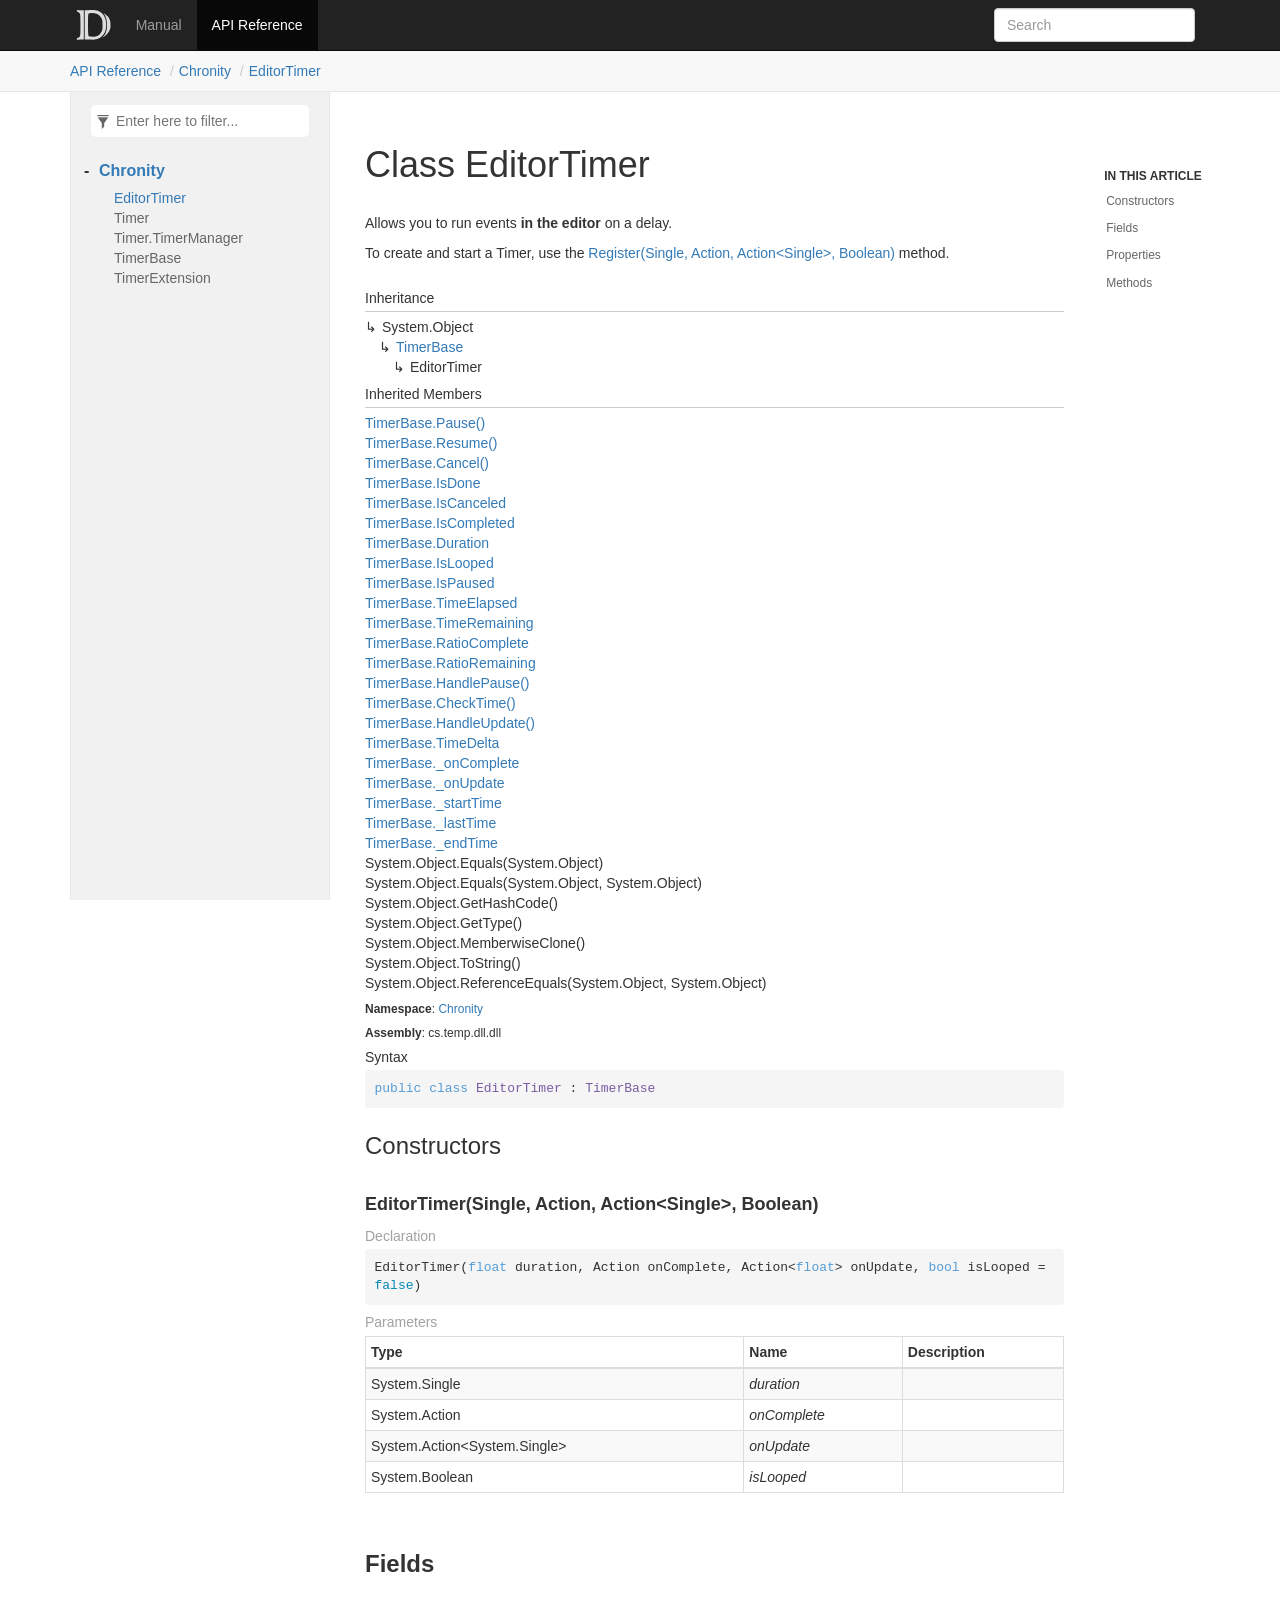
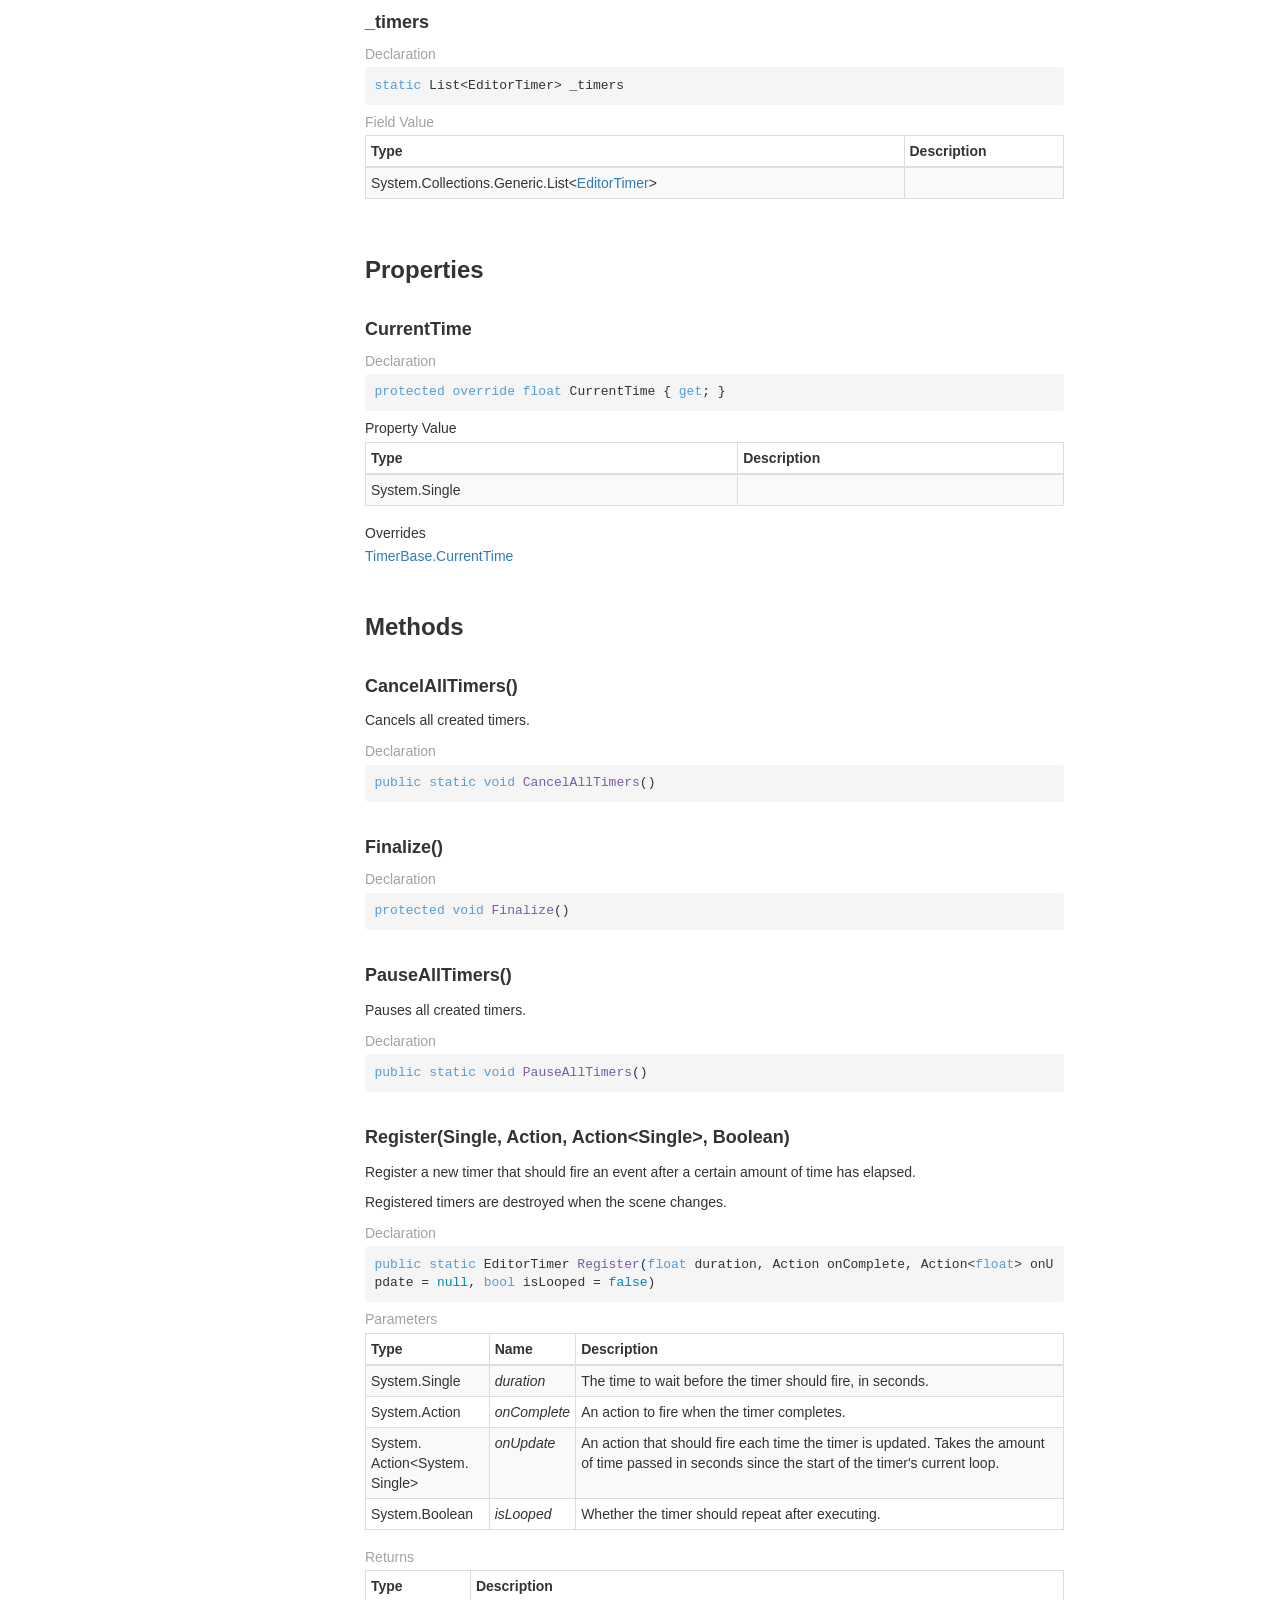
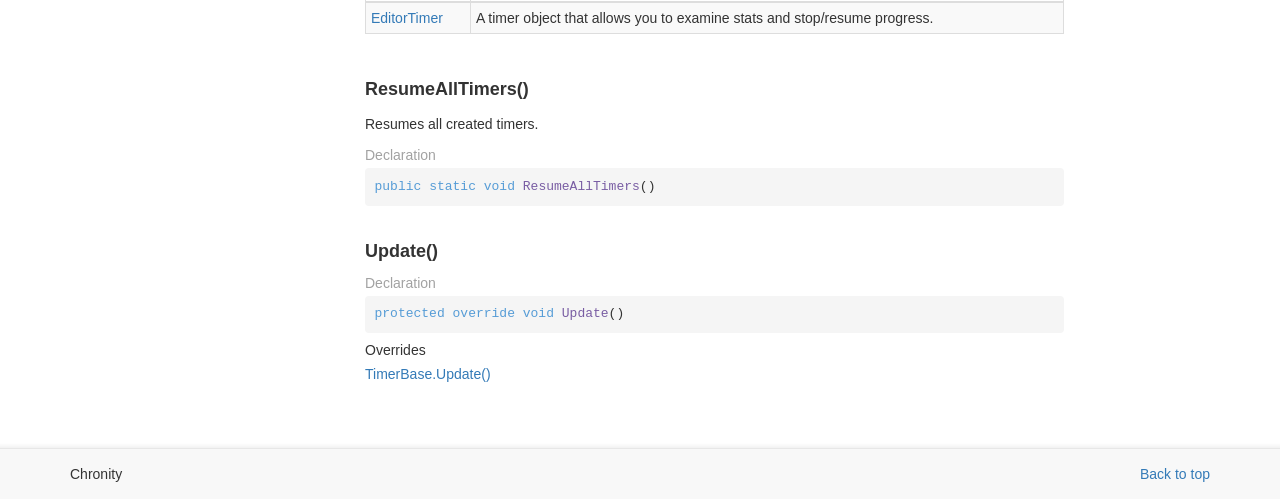
==== api/Chronity.EditorTimer.html @ 048e3a38 "Deploying to gh-pages from @ SushiWaUmai/Chronity@65f37c333350d815b6b7cb2aefd157ab50c35e4f 🚀" ====
﻿<!DOCTYPE html>
<!--[if IE]><![endif]-->
<html>
  
  <head>
    <meta charset="utf-8">
    <meta http-equiv="X-UA-Compatible" content="IE=edge,chrome=1">
    <title>Class EditorTimer
   | Chronity </title>
    <meta name="viewport" content="width=device-width">
    <meta name="title" content="Class EditorTimer
   | Chronity ">
    <meta name="generator" content="docfx 2.56.7.0">
    
    <link rel="shortcut icon" href="../favicon.ico">
    <link rel="stylesheet" href="../styles/docfx.vendor.css">
    <link rel="stylesheet" href="../styles/docfx.css">
    <link rel="stylesheet" href="../styles/main.css">
    <meta property="docfx:navrel" content="../toc.html">
    <meta property="docfx:tocrel" content="toc.html">
    
    <meta property="docfx:rel" content="../">
    
  </head>
  <body data-spy="scroll" data-target="#affix" data-offset="120">
    <div id="wrapper">
      <header>
        
        <nav id="autocollapse" class="navbar navbar-inverse ng-scope" role="navigation">
          <div class="container">
            <div class="navbar-header">
              <button type="button" class="navbar-toggle" data-toggle="collapse" data-target="#navbar">
                <span class="sr-only">Toggle navigation</span>
                <span class="icon-bar"></span>
                <span class="icon-bar"></span>
                <span class="icon-bar"></span>
              </button>
              
              <a class="navbar-brand" href="../index.html">
                <img id="logo" class="svg" src="../logo.svg" alt="">
              </a>
            </div>
            <div class="collapse navbar-collapse" id="navbar">
              <form class="navbar-form navbar-right" role="search" id="search">
                <div class="form-group">
                  <input type="text" class="form-control" id="search-query" placeholder="Search" autocomplete="off">
                </div>
              </form>
            </div>
          </div>
        </nav>
        
        <div class="subnav navbar navbar-default">
          <div class="container hide-when-search" id="breadcrumb">
            <ul class="breadcrumb">
              <li></li>
            </ul>
          </div>
        </div>
      </header>
      <div class="container body-content">
        
        <div id="search-results">
          <div class="search-list">Search Results for <span></span></div>
          <div class="sr-items">
            <p><i class="glyphicon glyphicon-refresh index-loading"></i></p>
          </div>
          <ul id="pagination" data-first="First" data-prev="Previous" data-next="Next" data-last="Last"></ul>
        </div>
      </div>
      <div role="main" class="container body-content hide-when-search">
        
        <div class="sidenav hide-when-search">
          <a class="btn toc-toggle collapse" data-toggle="collapse" href="#sidetoggle" aria-expanded="false" aria-controls="sidetoggle">Show / Hide Table of Contents</a>
          <div class="sidetoggle collapse" id="sidetoggle">
            <div id="sidetoc"></div>
          </div>
        </div>
        <div class="article row grid-right">
          <div class="col-md-10">
            <article class="content wrap" id="_content" data-uid="Chronity.EditorTimer">
  
  
  <h1 id="Chronity_EditorTimer" data-uid="Chronity.EditorTimer" class="text-break">Class EditorTimer
  </h1>
  <div class="markdown level0 summary"><p>Allows you to run events <strong>in the editor</strong> on a delay.</p>
<p>To create and start a Timer, use the <a class="xref" href="Chronity.EditorTimer.html#Chronity_EditorTimer_Register_System_Single_System_Action_System_Action_System_Single__System_Boolean_">Register(Single, Action, Action&lt;Single&gt;, Boolean)</a> method.</p>
</div>
  <div class="markdown level0 conceptual"></div>
  <div class="inheritance">
    <h5>Inheritance</h5>
    <div class="level0"><span class="xref">System.Object</span></div>
    <div class="level1"><a class="xref" href="Chronity.TimerBase.html">TimerBase</a></div>
    <div class="level2"><span class="xref">EditorTimer</span></div>
  </div>
  <div class="inheritedMembers">
    <h5>Inherited Members</h5>
    <div>
      <a class="xref" href="Chronity.TimerBase.html#Chronity_TimerBase_Pause">TimerBase.Pause()</a>
    </div>
    <div>
      <a class="xref" href="Chronity.TimerBase.html#Chronity_TimerBase_Resume">TimerBase.Resume()</a>
    </div>
    <div>
      <a class="xref" href="Chronity.TimerBase.html#Chronity_TimerBase_Cancel">TimerBase.Cancel()</a>
    </div>
    <div>
      <a class="xref" href="Chronity.TimerBase.html#Chronity_TimerBase_IsDone">TimerBase.IsDone</a>
    </div>
    <div>
      <a class="xref" href="Chronity.TimerBase.html#Chronity_TimerBase_IsCanceled">TimerBase.IsCanceled</a>
    </div>
    <div>
      <a class="xref" href="Chronity.TimerBase.html#Chronity_TimerBase_IsCompleted">TimerBase.IsCompleted</a>
    </div>
    <div>
      <a class="xref" href="Chronity.TimerBase.html#Chronity_TimerBase_Duration">TimerBase.Duration</a>
    </div>
    <div>
      <a class="xref" href="Chronity.TimerBase.html#Chronity_TimerBase_IsLooped">TimerBase.IsLooped</a>
    </div>
    <div>
      <a class="xref" href="Chronity.TimerBase.html#Chronity_TimerBase_IsPaused">TimerBase.IsPaused</a>
    </div>
    <div>
      <a class="xref" href="Chronity.TimerBase.html#Chronity_TimerBase_TimeElapsed">TimerBase.TimeElapsed</a>
    </div>
    <div>
      <a class="xref" href="Chronity.TimerBase.html#Chronity_TimerBase_TimeRemaining">TimerBase.TimeRemaining</a>
    </div>
    <div>
      <a class="xref" href="Chronity.TimerBase.html#Chronity_TimerBase_RatioComplete">TimerBase.RatioComplete</a>
    </div>
    <div>
      <a class="xref" href="Chronity.TimerBase.html#Chronity_TimerBase_RatioRemaining">TimerBase.RatioRemaining</a>
    </div>
    <div>
      <a class="xref" href="Chronity.TimerBase.html#Chronity_TimerBase_HandlePause">TimerBase.HandlePause()</a>
    </div>
    <div>
      <a class="xref" href="Chronity.TimerBase.html#Chronity_TimerBase_CheckTime">TimerBase.CheckTime()</a>
    </div>
    <div>
      <a class="xref" href="Chronity.TimerBase.html#Chronity_TimerBase_HandleUpdate">TimerBase.HandleUpdate()</a>
    </div>
    <div>
      <a class="xref" href="Chronity.TimerBase.html#Chronity_TimerBase_TimeDelta">TimerBase.TimeDelta</a>
    </div>
    <div>
      <a class="xref" href="Chronity.TimerBase.html#Chronity_TimerBase__onComplete">TimerBase._onComplete</a>
    </div>
    <div>
      <a class="xref" href="Chronity.TimerBase.html#Chronity_TimerBase__onUpdate">TimerBase._onUpdate</a>
    </div>
    <div>
      <a class="xref" href="Chronity.TimerBase.html#Chronity_TimerBase__startTime">TimerBase._startTime</a>
    </div>
    <div>
      <a class="xref" href="Chronity.TimerBase.html#Chronity_TimerBase__lastTime">TimerBase._lastTime</a>
    </div>
    <div>
      <a class="xref" href="Chronity.TimerBase.html#Chronity_TimerBase__endTime">TimerBase._endTime</a>
    </div>
    <div>
      <span class="xref">System.Object.Equals(System.Object)</span>
    </div>
    <div>
      <span class="xref">System.Object.Equals(System.Object, System.Object)</span>
    </div>
    <div>
      <span class="xref">System.Object.GetHashCode()</span>
    </div>
    <div>
      <span class="xref">System.Object.GetType()</span>
    </div>
    <div>
      <span class="xref">System.Object.MemberwiseClone()</span>
    </div>
    <div>
      <span class="xref">System.Object.ToString()</span>
    </div>
    <div>
      <span class="xref">System.Object.ReferenceEquals(System.Object, System.Object)</span>
    </div>
  </div>
  <h6><strong>Namespace</strong>: <a class="xref" href="Chronity.html">Chronity</a></h6>
  <h6><strong>Assembly</strong>: cs.temp.dll.dll</h6>
  <h5 id="Chronity_EditorTimer_syntax">Syntax</h5>
  <div class="codewrapper">
    <pre><code class="lang-csharp hljs">public class EditorTimer : TimerBase</code></pre>
  </div>
  <h3 id="constructors">Constructors
  </h3>
  
  
  <a id="Chronity_EditorTimer__ctor_" data-uid="Chronity.EditorTimer.#ctor*"></a>
  <h4 id="Chronity_EditorTimer__ctor_System_Single_System_Action_System_Action_System_Single__System_Boolean_" data-uid="Chronity.EditorTimer.#ctor(System.Single,System.Action,System.Action{System.Single},System.Boolean)">EditorTimer(Single, Action, Action&lt;Single&gt;, Boolean)</h4>
  <div class="markdown level1 summary"></div>
  <div class="markdown level1 conceptual"></div>
  <h5 class="decalaration">Declaration</h5>
  <div class="codewrapper">
    <pre><code class="lang-csharp hljs">EditorTimer(float duration, Action onComplete, Action&lt;float&gt; onUpdate, bool isLooped = false)</code></pre>
  </div>
  <h5 class="parameters">Parameters</h5>
  <table class="table table-bordered table-striped table-condensed">
    <thead>
      <tr>
        <th>Type</th>
        <th>Name</th>
        <th>Description</th>
      </tr>
    </thead>
    <tbody>
      <tr>
        <td><span class="xref">System.Single</span></td>
        <td><span class="parametername">duration</span></td>
        <td></td>
      </tr>
      <tr>
        <td><span class="xref">System.Action</span></td>
        <td><span class="parametername">onComplete</span></td>
        <td></td>
      </tr>
      <tr>
        <td><span class="xref">System.Action</span>&lt;<span class="xref">System.Single</span>&gt;</td>
        <td><span class="parametername">onUpdate</span></td>
        <td></td>
      </tr>
      <tr>
        <td><span class="xref">System.Boolean</span></td>
        <td><span class="parametername">isLooped</span></td>
        <td></td>
      </tr>
    </tbody>
  </table>
  <h3 id="fields">Fields
  </h3>
  
  
  <h4 id="Chronity_EditorTimer__timers" data-uid="Chronity.EditorTimer._timers">_timers</h4>
  <div class="markdown level1 summary"></div>
  <div class="markdown level1 conceptual"></div>
  <h5 class="decalaration">Declaration</h5>
  <div class="codewrapper">
    <pre><code class="lang-csharp hljs">static List&lt;EditorTimer&gt; _timers</code></pre>
  </div>
  <h5 class="fieldValue">Field Value</h5>
  <table class="table table-bordered table-striped table-condensed">
    <thead>
      <tr>
        <th>Type</th>
        <th>Description</th>
      </tr>
    </thead>
    <tbody>
      <tr>
        <td><span class="xref">System.Collections.Generic.List</span>&lt;<a class="xref" href="Chronity.EditorTimer.html">EditorTimer</a>&gt;</td>
        <td></td>
      </tr>
    </tbody>
  </table>
  <h3 id="properties">Properties
  </h3>
  
  
  <a id="Chronity_EditorTimer_CurrentTime_" data-uid="Chronity.EditorTimer.CurrentTime*"></a>
  <h4 id="Chronity_EditorTimer_CurrentTime" data-uid="Chronity.EditorTimer.CurrentTime">CurrentTime</h4>
  <div class="markdown level1 summary"></div>
  <div class="markdown level1 conceptual"></div>
  <h5 class="decalaration">Declaration</h5>
  <div class="codewrapper">
    <pre><code class="lang-csharp hljs">protected override float CurrentTime { get; }</code></pre>
  </div>
  <h5 class="propertyValue">Property Value</h5>
  <table class="table table-bordered table-striped table-condensed">
    <thead>
      <tr>
        <th>Type</th>
        <th>Description</th>
      </tr>
    </thead>
    <tbody>
      <tr>
        <td><span class="xref">System.Single</span></td>
        <td></td>
      </tr>
    </tbody>
  </table>
  <h5 class="overrides">Overrides</h5>
  <div><a class="xref" href="Chronity.TimerBase.html#Chronity_TimerBase_CurrentTime">TimerBase.CurrentTime</a></div>
  <h3 id="methods">Methods
  </h3>
  
  
  <a id="Chronity_EditorTimer_CancelAllTimers_" data-uid="Chronity.EditorTimer.CancelAllTimers*"></a>
  <h4 id="Chronity_EditorTimer_CancelAllTimers" data-uid="Chronity.EditorTimer.CancelAllTimers">CancelAllTimers()</h4>
  <div class="markdown level1 summary"><p>Cancels all created timers.</p>
</div>
  <div class="markdown level1 conceptual"></div>
  <h5 class="decalaration">Declaration</h5>
  <div class="codewrapper">
    <pre><code class="lang-csharp hljs">public static void CancelAllTimers()</code></pre>
  </div>
  
  
  <a id="Chronity_EditorTimer_Finalize_" data-uid="Chronity.EditorTimer.Finalize*"></a>
  <h4 id="Chronity_EditorTimer_Finalize" data-uid="Chronity.EditorTimer.Finalize">Finalize()</h4>
  <div class="markdown level1 summary"></div>
  <div class="markdown level1 conceptual"></div>
  <h5 class="decalaration">Declaration</h5>
  <div class="codewrapper">
    <pre><code class="lang-csharp hljs">protected void Finalize()</code></pre>
  </div>
  
  
  <a id="Chronity_EditorTimer_PauseAllTimers_" data-uid="Chronity.EditorTimer.PauseAllTimers*"></a>
  <h4 id="Chronity_EditorTimer_PauseAllTimers" data-uid="Chronity.EditorTimer.PauseAllTimers">PauseAllTimers()</h4>
  <div class="markdown level1 summary"><p>Pauses all created timers.</p>
</div>
  <div class="markdown level1 conceptual"></div>
  <h5 class="decalaration">Declaration</h5>
  <div class="codewrapper">
    <pre><code class="lang-csharp hljs">public static void PauseAllTimers()</code></pre>
  </div>
  
  
  <a id="Chronity_EditorTimer_Register_" data-uid="Chronity.EditorTimer.Register*"></a>
  <h4 id="Chronity_EditorTimer_Register_System_Single_System_Action_System_Action_System_Single__System_Boolean_" data-uid="Chronity.EditorTimer.Register(System.Single,System.Action,System.Action{System.Single},System.Boolean)">Register(Single, Action, Action&lt;Single&gt;, Boolean)</h4>
  <div class="markdown level1 summary"><p>Register a new timer that should fire an event after a certain amount of time
has elapsed.</p>
<p>Registered timers are destroyed when the scene changes.</p>
</div>
  <div class="markdown level1 conceptual"></div>
  <h5 class="decalaration">Declaration</h5>
  <div class="codewrapper">
    <pre><code class="lang-csharp hljs">public static EditorTimer Register(float duration, Action onComplete, Action&lt;float&gt; onUpdate = null, bool isLooped = false)</code></pre>
  </div>
  <h5 class="parameters">Parameters</h5>
  <table class="table table-bordered table-striped table-condensed">
    <thead>
      <tr>
        <th>Type</th>
        <th>Name</th>
        <th>Description</th>
      </tr>
    </thead>
    <tbody>
      <tr>
        <td><span class="xref">System.Single</span></td>
        <td><span class="parametername">duration</span></td>
        <td><p>The time to wait before the timer should fire, in seconds.</p>
</td>
      </tr>
      <tr>
        <td><span class="xref">System.Action</span></td>
        <td><span class="parametername">onComplete</span></td>
        <td><p>An action to fire when the timer completes.</p>
</td>
      </tr>
      <tr>
        <td><span class="xref">System.Action</span>&lt;<span class="xref">System.Single</span>&gt;</td>
        <td><span class="parametername">onUpdate</span></td>
        <td><p>An action that should fire each time the timer is updated. Takes the amount
of time passed in seconds since the start of the timer's current loop.</p>
</td>
      </tr>
      <tr>
        <td><span class="xref">System.Boolean</span></td>
        <td><span class="parametername">isLooped</span></td>
        <td><p>Whether the timer should repeat after executing.</p>
</td>
      </tr>
    </tbody>
  </table>
  <h5 class="returns">Returns</h5>
  <table class="table table-bordered table-striped table-condensed">
    <thead>
      <tr>
        <th>Type</th>
        <th>Description</th>
      </tr>
    </thead>
    <tbody>
      <tr>
        <td><a class="xref" href="Chronity.EditorTimer.html">EditorTimer</a></td>
        <td><p>A timer object that allows you to examine stats and stop/resume progress.</p>
</td>
      </tr>
    </tbody>
  </table>
  
  
  <a id="Chronity_EditorTimer_ResumeAllTimers_" data-uid="Chronity.EditorTimer.ResumeAllTimers*"></a>
  <h4 id="Chronity_EditorTimer_ResumeAllTimers" data-uid="Chronity.EditorTimer.ResumeAllTimers">ResumeAllTimers()</h4>
  <div class="markdown level1 summary"><p>Resumes all created timers.</p>
</div>
  <div class="markdown level1 conceptual"></div>
  <h5 class="decalaration">Declaration</h5>
  <div class="codewrapper">
    <pre><code class="lang-csharp hljs">public static void ResumeAllTimers()</code></pre>
  </div>
  
  
  <a id="Chronity_EditorTimer_Update_" data-uid="Chronity.EditorTimer.Update*"></a>
  <h4 id="Chronity_EditorTimer_Update" data-uid="Chronity.EditorTimer.Update">Update()</h4>
  <div class="markdown level1 summary"></div>
  <div class="markdown level1 conceptual"></div>
  <h5 class="decalaration">Declaration</h5>
  <div class="codewrapper">
    <pre><code class="lang-csharp hljs">protected override void Update()</code></pre>
  </div>
  <h5 class="overrides">Overrides</h5>
  <div><a class="xref" href="Chronity.TimerBase.html#Chronity_TimerBase_Update">TimerBase.Update()</a></div>
</article>
          </div>
          
          <div class="hidden-sm col-md-2" role="complementary">
            <div class="sideaffix">
              <div class="contribution">
                <ul class="nav">
                </ul>
              </div>
              <nav class="bs-docs-sidebar hidden-print hidden-xs hidden-sm affix" id="affix">
                <h5>In This Article</h5>
                <div></div>
              </nav>
            </div>
          </div>
        </div>
      </div>
      
      <footer>
        <div class="grad-bottom"></div>
        <div class="footer">
          <div class="container">
            <span class="pull-right">
              <a href="#top">Back to top</a>
            </span>
            Chronity
            
          </div>
        </div>
      </footer>
    </div>
    
    <script type="text/javascript" src="../styles/docfx.vendor.js"></script>
    <script type="text/javascript" src="../styles/docfx.js"></script>
    <script type="text/javascript" src="../styles/main.js"></script>
  </body>
</html>
---- styles/docfx.css ----
/* Copyright (c) Microsoft Corporation. All Rights Reserved. Licensed under the MIT License. See License.txt in the project root for license information. */
html,
body {
  font-family: 'Segoe UI', Tahoma, Helvetica, sans-serif;
  height: 100%;
}
button,
a {
  color: #337ab7;
  cursor: pointer;
}
button:hover,
button:focus,
a:hover,
a:focus {
  color: #23527c;
  text-decoration: none;
}
a.disable,
a.disable:hover {
  text-decoration: none;
  cursor: default;
  color: #000000;
}

h1, h2, h3, h4, h5, h6, .text-break {
    word-wrap: break-word;
    word-break: break-word;
}

h1 mark,
h2 mark,
h3 mark,
h4 mark,
h5 mark,
h6 mark {
  padding: 0;
}

.inheritance .level0:before,
.inheritance .level1:before,
.inheritance .level2:before,
.inheritance .level3:before,
.inheritance .level4:before,
.inheritance .level5:before,
.inheritance .level6:before,
.inheritance .level7:before,
.inheritance .level8:before,
.inheritance .level9:before {
    content: '↳';
    margin-right: 5px;
}

.inheritance .level0 {
    margin-left: 0em;
}

.inheritance .level1 {
    margin-left: 1em;
}

.inheritance .level2 {
    margin-left: 2em;
}

.inheritance .level3 {
    margin-left: 3em;
}

.inheritance .level4 {
    margin-left: 4em;
}

.inheritance .level5 {
    margin-left: 5em;
}

.inheritance .level6 {
    margin-left: 6em;
}

.inheritance .level7 {
    margin-left: 7em;
}

.inheritance .level8 {
    margin-left: 8em;
}

.inheritance .level9 {
    margin-left: 9em;
}

.level0.summary {
  margin: 2em 0 2em 0;
}

.level1.summary {
  margin: 1em 0 1em 0;
}

span.parametername,
span.paramref,
span.typeparamref {
    font-style: italic;
}
span.languagekeyword{
    font-weight: bold;
}

svg:hover path {
    fill: #ffffff;
}

.hljs {
  display: inline;
  background-color: inherit;
  padding: 0;
}
/* additional spacing fixes */
.btn + .btn {
  margin-left: 10px;
}
.btn.pull-right {
  margin-left: 10px;
  margin-top: 5px;
}
.table {
  margin-bottom: 10px;
}
table p {
  margin-bottom: 0;
}
table a {
  display: inline-block;
}

/* Make hidden attribute compatible with old browser.*/
[hidden] {
  display: none !important;
}

h1,
.h1,
h2,
.h2,
h3,
.h3 {
  margin-top: 15px;
  margin-bottom: 10px;
  font-weight: 400;
}
h4,
.h4,
h5,
.h5,
h6,
.h6 {
  margin-top: 10px;
  margin-bottom: 5px;
}
.navbar {
  margin-bottom: 0;
}
#wrapper {
  min-height: 100%;
  position: relative;
}
/* blends header footer and content together with gradient effect */
.grad-top {
  /* For Safari 5.1 to 6.0 */
  /* For Opera 11.1 to 12.0 */
  /* For Firefox 3.6 to 15 */
  background: linear-gradient(rgba(0, 0, 0, 0.05), rgba(0, 0, 0, 0));
  /* Standard syntax */
  height: 5px;
}
.grad-bottom {
  /* For Safari 5.1 to 6.0 */
  /* For Opera 11.1 to 12.0 */
  /* For Firefox 3.6 to 15 */
  background: linear-gradient(rgba(0, 0, 0, 0), rgba(0, 0, 0, 0.05));
  /* Standard syntax */
  height: 5px;
}
.divider {
  margin: 0 5px;
  color: #cccccc;
}
hr {
  border-color: #cccccc;
}
header {
  position: fixed;
  top: 0;
  left: 0;
  right: 0;
  z-index: 1000;
}
header .navbar {
  border-width: 0 0 1px;
  border-radius: 0;
}
.navbar-brand {
  font-size: inherit;
  padding: 0;
}
.navbar-collapse {
  margin: 0 -15px;
}
.subnav {
  min-height: 40px;
}

.inheritance h5, .inheritedMembers h5{
  padding-bottom: 5px;
  border-bottom: 1px solid #ccc;
}

article h1, article h2, article h3, article h4{
  margin-top: 25px;
}

article h4{
  border: 0;
  font-weight: bold;
  margin-top: 2em;
}

article span.small.pull-right{
  margin-top: 20px;
}

article section {
  margin-left: 1em;
}

/*.expand-all {
  padding: 10px 0;
}*/
.breadcrumb {
  margin: 0;
  padding: 10px 0;
  background-color: inherit;
  white-space: nowrap;
}
.breadcrumb > li + li:before {
  content: "\00a0/";
}
#autocollapse.collapsed .navbar-header {
  float: none;
}
#autocollapse.collapsed .navbar-toggle {
  display: block;
}
#autocollapse.collapsed .navbar-collapse {
  border-top: 1px solid transparent;
  box-shadow: inset 0 1px 0 rgba(255, 255, 255, 0.1);
}
#autocollapse.collapsed .navbar-collapse.collapse {
  display: none !important;
}
#autocollapse.collapsed .navbar-nav {
  float: none !important;
  margin: 7.5px -15px;
}
#autocollapse.collapsed .navbar-nav > li {
  float: none;
}
#autocollapse.collapsed .navbar-nav > li > a {
  padding-top: 10px;
  padding-bottom: 10px;
}
#autocollapse.collapsed .collapse.in,
#autocollapse.collapsed .collapsing {
  display: block !important;
}
#autocollapse.collapsed .collapse.in .navbar-right,
#autocollapse.collapsed .collapsing .navbar-right {
  float: none !important;
}
#autocollapse .form-group {
  width: 100%;
}
#autocollapse .form-control {
  width: 100%;
}
#autocollapse .navbar-header {
  margin-left: 0;
  margin-right: 0;
}
#autocollapse .navbar-brand {
  margin-left: 0;
}
.collapse.in,
.collapsing {
  text-align: center;
}
.collapsing .navbar-form {
  margin: 0 auto;
  max-width: 400px;
  padding: 10px 15px;
  box-shadow: inset 0 1px 0 rgba(255, 255, 255, 0.1), 0 1px 0 rgba(255, 255, 255, 0.1);
}
.collapsed .collapse.in .navbar-form {
  margin: 0 auto;
  max-width: 400px;
  padding: 10px 15px;
  box-shadow: inset 0 1px 0 rgba(255, 255, 255, 0.1), 0 1px 0 rgba(255, 255, 255, 0.1);
}
.navbar .navbar-nav {
  display: inline-block;
}
.docs-search {
  background: white;
  vertical-align: middle;
}
.docs-search > .search-query {
  font-size: 14px;
  border: 0;
  width: 120%;
  color: #555;
}
.docs-search > .search-query:focus {
  outline: 0;
}
.search-results-frame {
  clear: both;
  display: table;
  width: 100%;
}
.search-results.ng-hide {
  display: none;
}
.search-results-container {
  padding-bottom: 1em;
  border-top: 1px solid #111;
  background: rgba(25, 25, 25, 0.5);
}
.search-results-container .search-results-group {
  padding-top: 50px !important;
  padding: 10px;
}
.search-results-group-heading {
  font-family: "Open Sans";
  padding-left: 10px;
  color: white;
}
.search-close {
  position: absolute;
  left: 50%;
  margin-left: -100px;
  color: white;
  text-align: center;
  padding: 5px;
  background: #333;
  border-top-right-radius: 5px;
  border-top-left-radius: 5px;
  width: 200px;
  box-shadow: 0 0 10px #111;
}
#search {
  display: none;
}

/* Search results display*/
#search-results {
  max-width: 960px !important;
  margin-top: 120px;
  margin-bottom: 115px;
  margin-left: auto;
  margin-right: auto;
  line-height: 1.8;
  display: none;
}

#search-results>.search-list {
  text-align: center;
  font-size: 2.5rem;
  margin-bottom: 50px;
}

#search-results p {
  text-align: center;
}

#search-results p .index-loading {
  animation: index-loading 1.5s infinite linear;
  -webkit-animation: index-loading 1.5s infinite linear;
  -o-animation: index-loading 1.5s infinite linear;
  font-size: 2.5rem;
}

@keyframes index-loading {
    from { transform: scale(1) rotate(0deg);}
    to { transform: scale(1) rotate(360deg);}
}

@-webkit-keyframes index-loading {
    from { -webkit-transform: rotate(0deg);}
    to { -webkit-transform: rotate(360deg);}
}

@-o-keyframes index-loading {
    from { -o-transform: rotate(0deg);}
    to { -o-transform: rotate(360deg);}
}

#search-results .sr-items {
  font-size: 24px;
}

.sr-item {
  margin-bottom: 25px;
}

.sr-item>.item-href {
  font-size: 14px;
  color: #093;
}

.sr-item>.item-brief {
  font-size: 13px;
}

.pagination>li>a {
  color: #47A7A0
}

.pagination>.active>a {
  background-color: #47A7A0;
  border-color: #47A7A0;
}

.fixed_header {
  position: fixed;
  width: 100%;
  padding-bottom: 10px;
  padding-top: 10px;
  margin: 0px;
  top: 0;
  z-index: 9999;
  left: 0;
}

.fixed_header+.toc{
  margin-top: 50px;
  margin-left: 0;
}

.sidenav, .fixed_header, .toc  {
  background-color: #f1f1f1;
}

.sidetoc {
  position: fixed;
  width: 260px;
  top: 150px;
  bottom: 0;
  overflow-x: hidden;
  overflow-y: auto;
  background-color: #f1f1f1;
  border-left: 1px solid #e7e7e7;
  border-right: 1px solid #e7e7e7;
  z-index: 1;
}

.sidetoc.shiftup {
  bottom: 70px;
}

body .toc{
  background-color: #f1f1f1;
  overflow-x: hidden;
}

.sidetoggle.ng-hide {
  display: block !important;
}
.sidetoc-expand > .caret {
  margin-left: 0px;
  margin-top: -2px;
}
.sidetoc-expand > .caret-side {
  border-left: 4px solid;
  border-top: 4px solid transparent;
  border-bottom: 4px solid transparent;
  margin-left: 4px;
  margin-top: -4px;
}
.sidetoc-heading {
  font-weight: 500;
}

.toc {
  margin: 0px 0 0 10px;
  padding: 0 10px;
}
.expand-stub {
  position: absolute;
  left: -10px;
}
.toc .nav > li > a.sidetoc-expand {
  position: absolute;
  top: 0;
  left: 0;
}
.toc .nav > li > a {
  color: #666666;
  margin-left: 5px;
  display: block;
  padding: 0;
}
.toc .nav > li > a:hover,
.toc .nav > li > a:focus {
  color: #000000;
  background: none;
  text-decoration: inherit;
}
.toc .nav > li.active > a {
  color: #337ab7;
}
.toc .nav > li.active > a:hover,
.toc .nav > li.active > a:focus {
  color: #23527c;
}

.toc .nav > li> .expand-stub {
  cursor: pointer;
}

.toc .nav > li.active > .expand-stub::before,
.toc .nav > li.in > .expand-stub::before,
.toc .nav > li.in.active > .expand-stub::before,
.toc .nav > li.filtered > .expand-stub::before {
    content: "-";
}

.toc .nav > li > .expand-stub::before,
.toc .nav > li.active > .expand-stub::before {
    content: "+";
}

.toc .nav > li.filtered > ul,
.toc .nav > li.in > ul {
  display: block;
}

.toc .nav > li > ul {
  display: none;
}

.toc ul{
  font-size: 12px;
  margin: 0 0 0 3px;
}

.toc .level1 > li {
  font-weight: bold;
  margin-top: 10px;
  position: relative;
  font-size: 16px;
}
.toc .level2 {
  font-weight: normal;
  margin: 5px 0 0 15px;
  font-size: 14px;
}
.toc-toggle {
  display: none;
  margin: 0 15px 0px 15px;
}
.sidefilter {
  position: fixed;
  top: 90px;
  width: 260px;
  background-color: #f1f1f1;
  padding: 15px;
  border-left: 1px solid #e7e7e7;
  border-right: 1px solid #e7e7e7;
  z-index: 1;
}
.toc-filter {
  border-radius: 5px;
  background: #fff;
  color: #666666;
  padding: 5px;
  position: relative;
  margin: 0 5px 0 5px;
}
.toc-filter > input {
  border: 0;
  color: #666666;
  padding-left: 20px;
  padding-right: 20px;
  width: 100%;
}
.toc-filter > input:focus {
  outline: 0;
}
.toc-filter > .filter-icon {
  position: absolute;
  top: 10px;
  left: 5px;
}
.toc-filter > .clear-icon {
  position: absolute;
  top: 10px;
  right: 5px;
}
.article {
  margin-top: 120px;
  margin-bottom: 115px;
}

#_content>a{
  margin-top: 105px;
}

.article.grid-right {
  margin-left: 280px;
}

.inheritance hr {
  margin-top: 5px;
  margin-bottom: 5px;
}
.article img {
  max-width: 100%;
}
.sideaffix {
  margin-top: 50px;
  font-size: 12px;
  max-height: 100%;
  overflow: hidden;
  top: 100px;
  bottom: 10px;
  position: fixed;
}
.sideaffix.shiftup {
  bottom: 70px;
}
.affix {
  position: relative;
  height: 100%;
}
.sideaffix > div.contribution {
  margin-bottom: 20px;
}
.sideaffix > div.contribution > ul > li > a.contribution-link {
  padding: 6px 10px;
  font-weight: bold;
  font-size: 14px;
}
.sideaffix > div.contribution > ul > li > a.contribution-link:hover {
  background-color: #ffffff;
}
.sideaffix ul.nav > li > a:focus {
  background: none;
}
.affix h5 {
  font-weight: bold;
  text-transform: uppercase;
  padding-left: 10px;
  font-size: 12px;
}
.affix > ul.level1 {
  overflow: hidden;
  padding-bottom: 10px;
  height: calc(100% - 100px);
}
.affix ul > li > a:before {
  color: #cccccc;
  position: absolute;
}
.affix ul > li > a:hover {
  background: none;
  color: #666666;
}
.affix ul > li.active > a,
.affix ul > li.active > a:before {
  color: #337ab7;
}
.affix ul > li > a {
  padding: 5px 12px;
  color: #666666;
}
.affix > ul > li.active:last-child {
  margin-bottom: 50px;
}
.affix > ul > li > a:before {
  content: "|";
  font-size: 16px;
  top: 1px;
  left: 0;
}
.affix > ul > li.active > a,
.affix > ul > li.active > a:before {
  color: #337ab7;
  font-weight: bold;
}
.affix ul ul > li > a {
  padding: 2px 15px;
}
.affix ul ul > li > a:before {
  content: ">";
  font-size: 14px;
  top: -1px;
  left: 5px;
}
.affix ul > li > a:before,
.affix ul ul {
  display: none;
}
.affix ul > li.active > ul,
.affix ul > li.active > a:before,
.affix ul > li > a:hover:before {
  display: block;
  white-space: nowrap;
}
.codewrapper {
  position: relative;
}
.trydiv {
  height: 0px;
}
.tryspan {
  position: absolute;
  top: 0px;
  right: 0px;
  border-style: solid;
  border-radius: 0px 4px;
  box-sizing: border-box;
  border-width: 1px;
  border-color: #cccccc;
  text-align: center;
  padding: 2px 8px;
  background-color: white;
  font-size: 12px;
  cursor: pointer;
  z-index: 100;
  display: none;
  color: #767676;
}
.tryspan:hover {
  background-color: #3b8bd0;
  color: white;
  border-color: #3b8bd0;
}
.codewrapper:hover .tryspan {
  display: block;
}
.sample-response .response-content{
  max-height: 200px;
}
footer {
  position: absolute;
  left: 0;
  right: 0;
  bottom: 0;
  z-index: 1000;
}
.footer {
  border-top: 1px solid #e7e7e7;
  background-color: #f8f8f8;
  padding: 15px 0;
}
@media (min-width: 768px) {
  #sidetoggle.collapse {
    display: block;
  }
  .topnav .navbar-nav {
    float: none;
    white-space: nowrap;
  }
  .topnav .navbar-nav > li {
    float: none;
    display: inline-block;
  }
}
@media only screen and (max-width: 768px) {
  #mobile-indicator {
    display: block;
  }
  /* TOC display for responsive */
  .article {
    margin-top: 30px !important;
  }
  header {
    position: static;
  }
  .topnav {
    text-align: center;
  }
  .sidenav {
    padding: 15px 0;
    margin-left: -15px;
    margin-right: -15px;
  }
  .sidefilter {
    position: static;
    width: auto;
    float: none;
    border: none;
  }
  .sidetoc {
    position: static;
    width: auto;
    float: none;
    padding-bottom: 0px;
    border: none;
  }
  .toc .nav > li, .toc .nav > li >a {
    display: inline-block;
  }
  .toc li:after {
    margin-left: -3px;
    margin-right: 5px;
    content: ", ";
    color: #666666;
  }
  .toc .level1 > li {
    display: block;
  }
  
  .toc .level1 > li:after {
    display: none;
  }
  .article.grid-right {
    margin-left: 0;
  }
  .grad-top,
  .grad-bottom {
    display: none;
  }
  .toc-toggle {
    display: block;
  }
  .sidetoggle.ng-hide {
    display: none !important;
  }
  /*.expand-all {
    display: none;
  }*/
  .sideaffix {
    display: none;
  }
  .mobile-hide {
    display: none;
  }
  .breadcrumb {
    white-space: inherit;
  }

  /* workaround for #hashtag url is no longer needed*/
  h1:before,
  h2:before,
  h3:before,
  h4:before {
      content: '';
      display: none;
  }
}

/* For toc iframe */
@media (max-width: 260px) {
  .toc .level2 > li {
    display: block;
  }

  .toc .level2 > li:after {
    display: none;
  }
}

/* Code snippet */
code {
  color: #717374;
  background-color: #f1f2f3;
}

a code {
  color: #337ab7;
  background-color: #f1f2f3;
}

a code:hover {
  text-decoration: underline;
}

.hljs-keyword {
  color: rgb(86,156,214);
}

.hljs-string {
  color: rgb(214, 157, 133);
}

pre {
  border: 0;
}

/* For code snippet line highlight */
pre > code .line-highlight {
  background-color: #ffffcc;
}

/* Alerts */
.alert h5 {
    text-transform: uppercase;
    font-weight: bold;
    margin-top: 0;
}

.alert h5:before {
    position:relative;
    top:1px;
    display:inline-block;
    font-family:'Glyphicons Halflings';
    line-height:1;
    -webkit-font-smoothing:antialiased;
    -moz-osx-font-smoothing:grayscale;
    margin-right: 5px;
    font-weight: normal;
}

.alert-info h5:before {
    content:"\e086"
}

.alert-warning h5:before {
    content:"\e127"
}

.alert-danger h5:before {
    content:"\e107"
}

/* For Embedded Video */
div.embeddedvideo {
    padding-top: 56.25%;
    position: relative;
    width: 100%;
}

div.embeddedvideo iframe {
    position: absolute;
    top: 0;
    left: 0;
    right: 0;
    bottom: 0;
    width: 100%;
    height: 100%;
}

/* For printer */
@media print{
  .article.grid-right {
    margin-top: 0px;
    margin-left: 0px;
  }
  .sideaffix {
    display: none;
  }
  .mobile-hide {
    display: none;
  }
  .footer {
    display: none;
  }
}

/* For tabbed content */

.tabGroup {
  margin-top: 1rem; }
  .tabGroup ul[role="tablist"] {
    margin: 0;
    padding: 0;
    list-style: none; }
    .tabGroup ul[role="tablist"] > li {
      list-style: none;
      display: inline-block; }
  .tabGroup a[role="tab"] {
    color: #6e6e6e;
    box-sizing: border-box;
    display: inline-block;
    padding: 5px 7.5px;
    text-decoration: none;
    border-bottom: 2px solid #fff; }
    .tabGroup a[role="tab"]:hover, .tabGroup a[role="tab"]:focus, .tabGroup a[role="tab"][aria-selected="true"] {
      border-bottom: 2px solid #0050C5; }
    .tabGroup a[role="tab"][aria-selected="true"] {
      color: #222; }
    .tabGroup a[role="tab"]:hover, .tabGroup a[role="tab"]:focus {
      color: #0050C5; }
    .tabGroup a[role="tab"]:focus {
      outline: 1px solid #0050C5;
      outline-offset: -1px; }
  @media (min-width: 768px) {
    .tabGroup a[role="tab"] {
      padding: 5px 15px; } }
  .tabGroup section[role="tabpanel"] {
    border: 1px solid #e0e0e0;
    padding: 15px;
    margin: 0;
    overflow: hidden; }
    .tabGroup section[role="tabpanel"] > .codeHeader,
    .tabGroup section[role="tabpanel"] > pre {
      margin-left: -16px;
      margin-right: -16px; }
    .tabGroup section[role="tabpanel"] > :first-child {
      margin-top: 0; }
    .tabGroup section[role="tabpanel"] > pre:last-child {
      display: block;
      margin-bottom: -16px; }

.mainContainer[dir='rtl'] main ul[role="tablist"] {
  margin: 0; }

/* Color theme */

/* These are not important, tune down **/
.decalaration, .fieldValue, .parameters, .returns {
  color: #a2a2a2;
}

/* Major sections, increase visibility **/
#fields, #properties, #methods, #events {
    font-weight: bold;
    margin-top: 2em;
}
---- styles/main.css ----
.hero {
  height: 350px;
  margin-top: 50px;
  padding-top: 50px;
  font-weight: 300;
  text-align: center;
}

.hero {
  color: #c1d38b;
  background-color: #385361;
  background-image: -webkit-gradient(
    linear,
    left bottom,
    right top,
    color-stop(0%, #000),
    color-stop(100%, #385361)
  );
  background-image: -webkit-linear-gradient(45deg, #000 0, #385361 100%);
  background-image: -moz-linear-gradient(45deg, #000 0, #385361 100%);
  background-image: -ms-linear-gradient(45deg, #000 0, #385361 100%);
  background-image: -o-linear-gradient(45deg, #000 0, #385361 100%);
  background-image: linear-gradient(45deg, #000 0, #385361 100%);
  filter: progid:DXImageTransform.Microsoft.gradient(startColorstr='#000', endColorstr='#385361', GradientType=1);
}

.text-left{
    text-align: left;
}

.text-right {
    text-align: right;
}

.title-text {
    font-weight: 1000;
}

.text-center {
    text-align: center;
}

.lead {
    font-weight: 300;
}

.key-section {
    padding: 50px
}
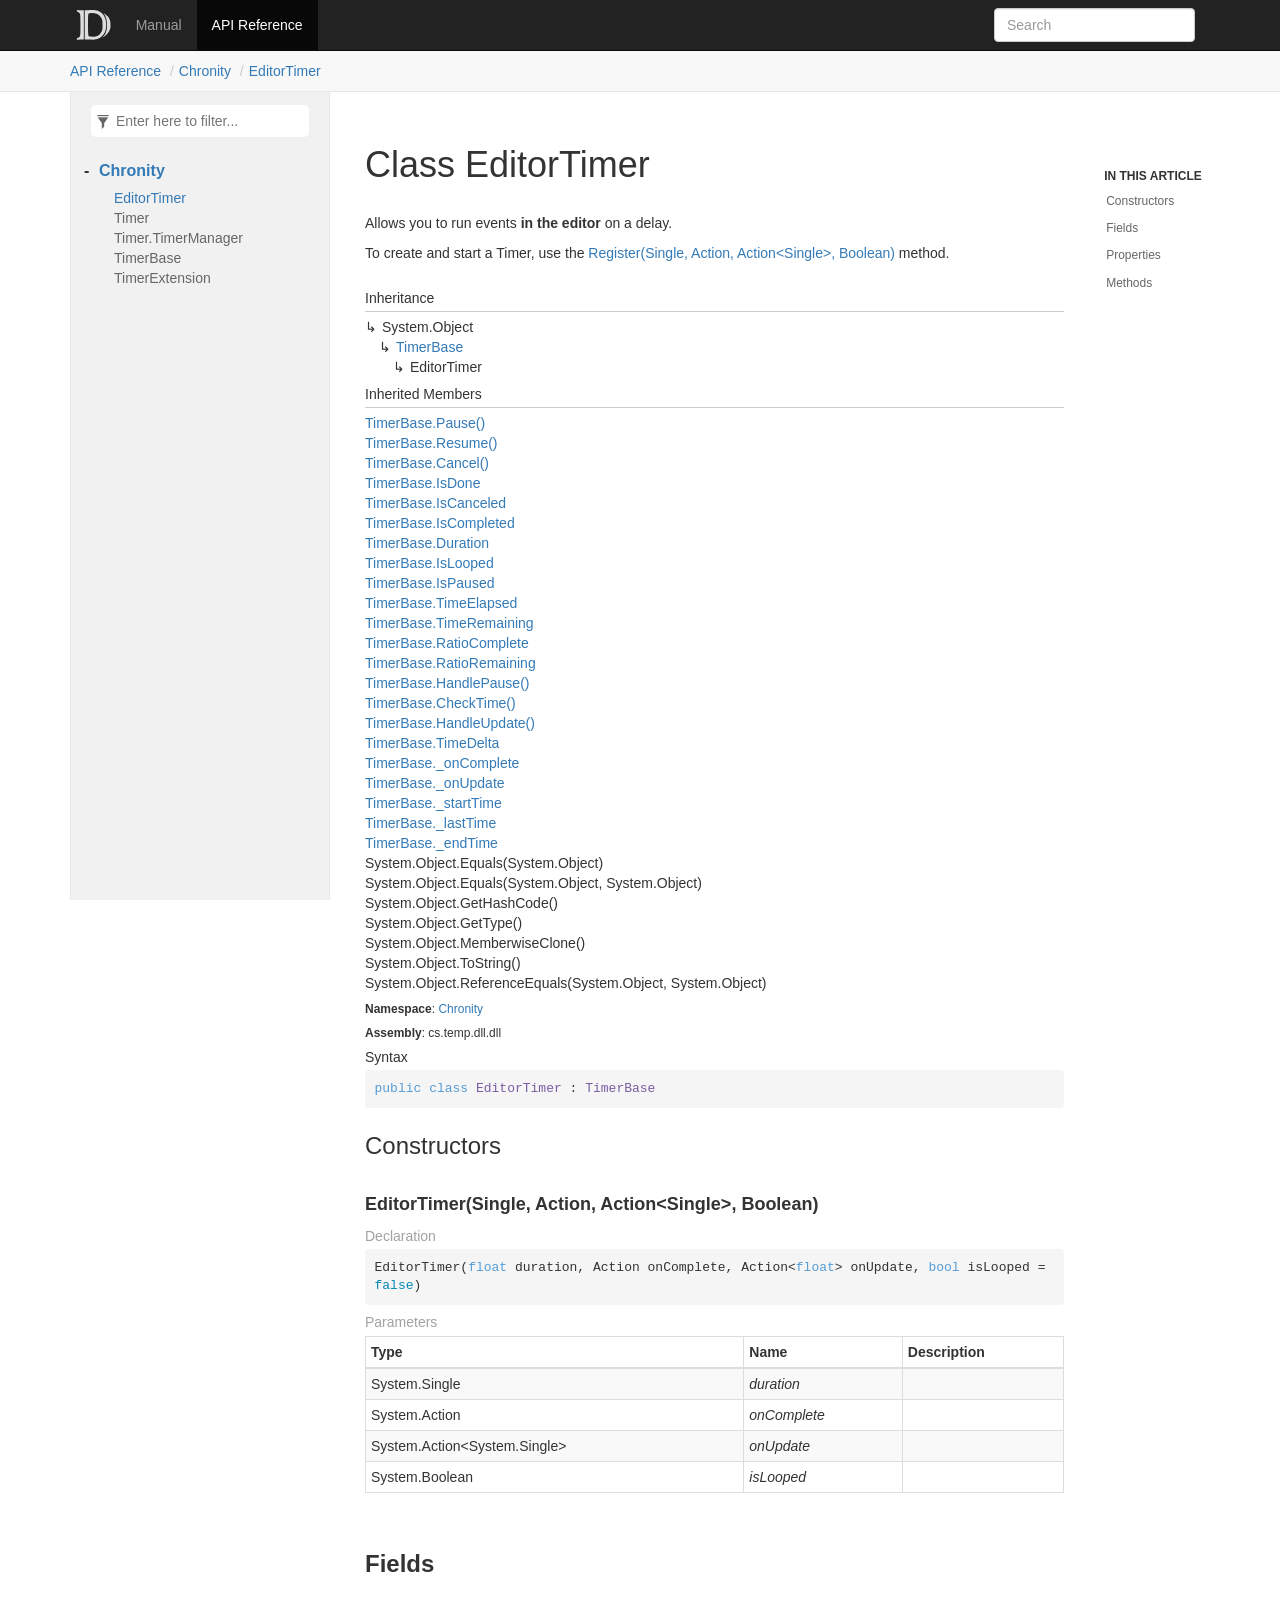
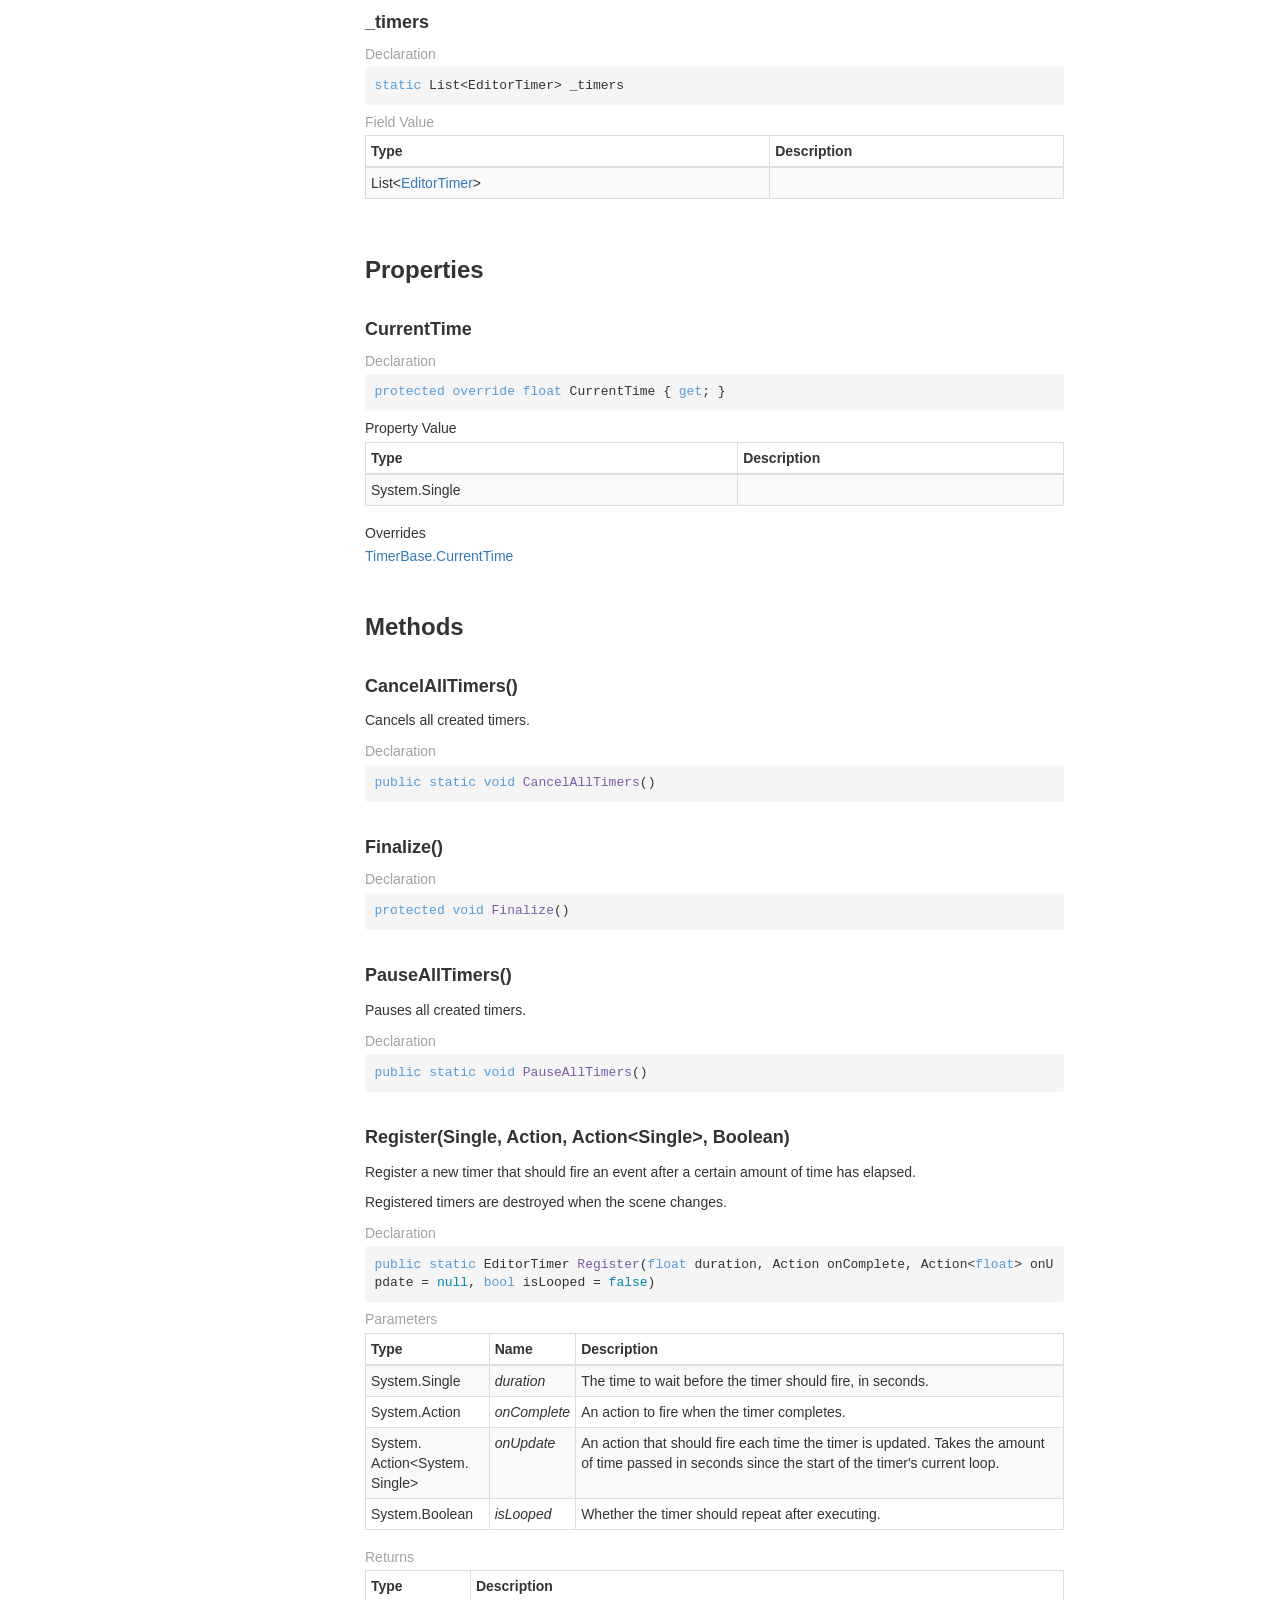
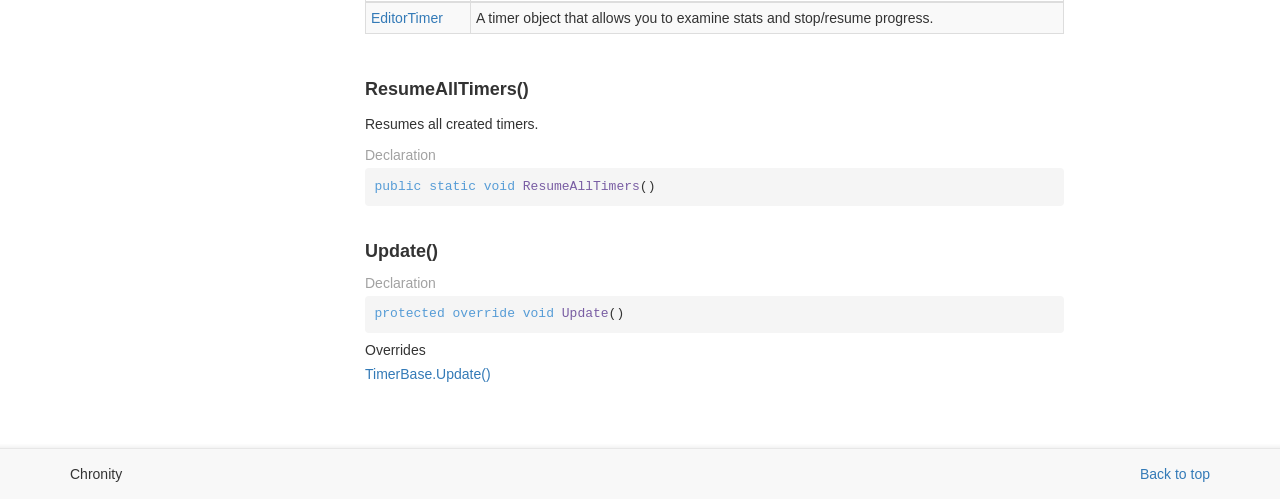
==== commit bcc58e97: "Deploying to gh-pages from @ SushiWaUmai/Chronity@ff307072140d20ee06dcd14390e593e08e395772 🚀" ====
--- a/api/Chronity.EditorTimer.html
+++ b/api/Chronity.EditorTimer.html
@@ -254,7 +254,7 @@
     </thead>
     <tbody>
       <tr>
-        <td><span class="xref">System.Collections.Generic.List</span>&lt;<a class="xref" href="Chronity.EditorTimer.html">EditorTimer</a>&gt;</td>
+        <td><span class="xref">List</span>&lt;<a class="xref" href="Chronity.EditorTimer.html">EditorTimer</a>&gt;</td>
         <td></td>
       </tr>
     </tbody>
